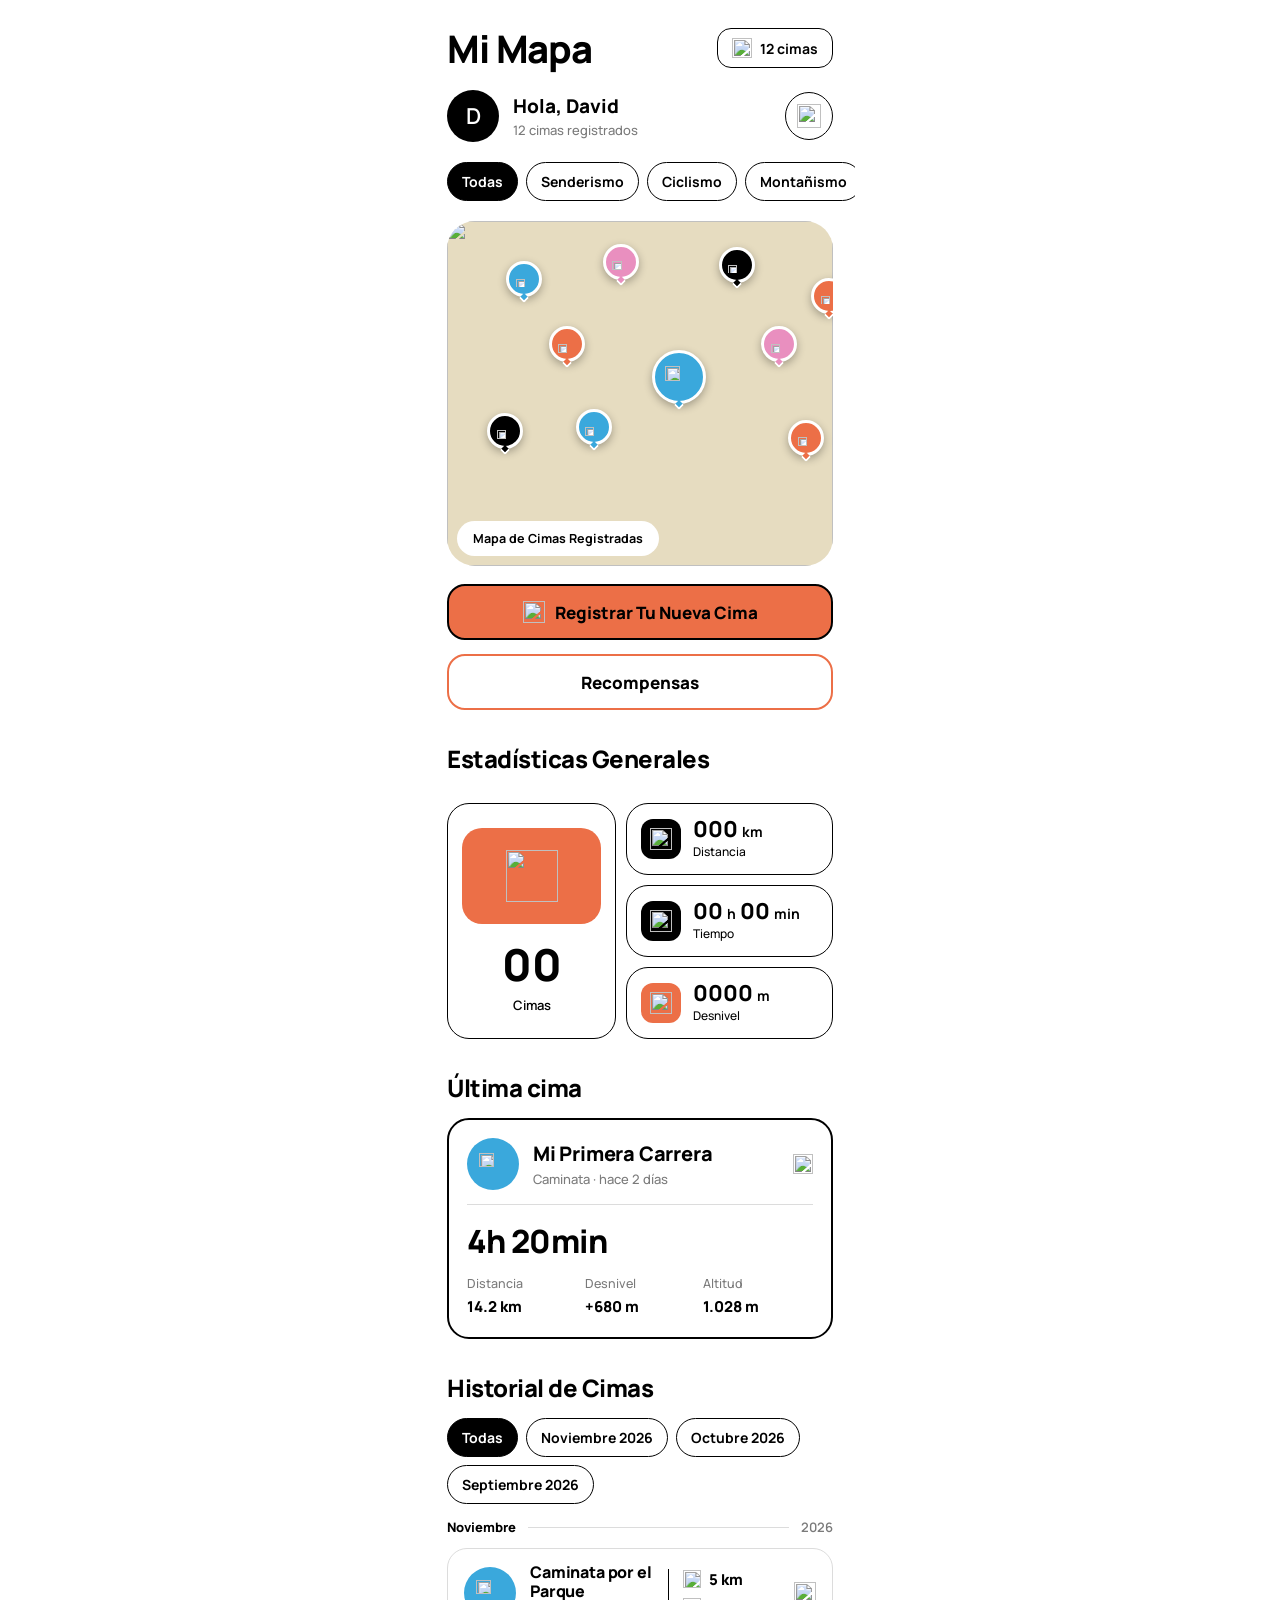
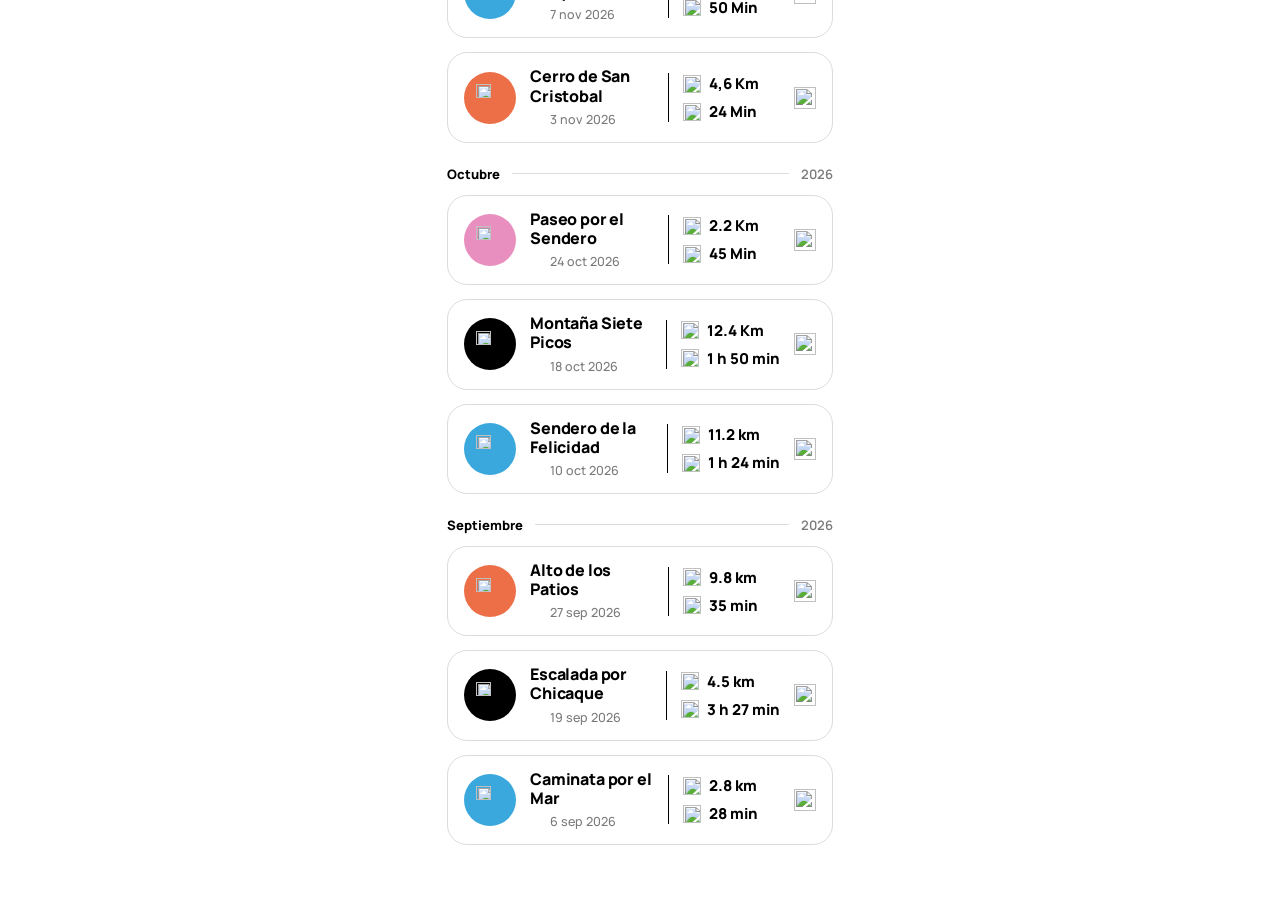
==== inicio.html @ 8a81df85 "Add files via upload" ====
<!DOCTYPE html>
<html lang="es">
<head>
  <meta charset="UTF-8" />
  <meta name="viewport" content="width=device-width, initial-scale=1, viewport-fit=cover" />
  <title>Inicio | Topara</title>

  <link rel="preconnect" href="https://fonts.googleapis.com" />
  <link rel="preconnect" href="https://fonts.gstatic.com" crossorigin />
  <link href="https://fonts.googleapis.com/css2?family=Manrope:wght@400;500;600;700;800&display=swap" rel="stylesheet" />

  <link rel="stylesheet" href="inicio.css" />
</head>
<body>
  <main class="screen">

    <!-- Encabezado -->
    <header class="top">
      <h1 class="top__title">Mi Mapa</h1>
      <div class="pill">
        <img src="assets/icons/mountain-black.svg" alt="" width="20" height="20" />
        <span id="pill-count">12 cimas</span>
      </div>
    </header>

    <!-- Saludo -->
    <section class="greeting">
      <div class="avatar" aria-hidden="true">D</div>
      <div class="greeting__text">
        <p class="greeting__name">Hola, David</p>
        <p class="greeting__sub" id="greeting-count">12 cimas registrados</p>
      </div>
      <button type="button" class="bell" id="btn-notificaciones" aria-label="Notificaciones">
        <img src="assets/icons/bell-black.svg" alt="" width="24" height="24" />
      </button>
    </section>

    <!-- Filtros -->
    <nav class="chips" id="chips" aria-label="Filtrar por actividad">
      <button type="button" class="chip is-active" data-filter="todas">Todas</button>
      <button type="button" class="chip" data-filter="senderismo">Senderismo</button>
      <button type="button" class="chip" data-filter="ciclismo">Ciclismo</button>
      <button type="button" class="chip" data-filter="montanismo">Montañismo</button>
      <button type="button" class="chip" data-filter="escalada">Escalada</button>
    </nav>

    <!-- Mapa -->
    <section class="map" aria-label="Mapa de cimas registradas">
      <img class="map__img" src="assets/mapa-cimas.png" alt="" />
      <div class="map__markers" id="markers"></div>
      <span class="map__label">Mapa de Cimas Registradas</span>
    </section>

    <!-- Acciones -->
    <button type="button" class="btn btn--primary" id="btn-registrar">
      <img src="assets/icons/plus-black.svg" alt="" width="22" height="22" />
      <span>Registrar Tu Nueva Cima</span>
    </button>
    <button type="button" class="btn btn--outline" id="btn-recompensas">Recompensas</button>

    <!-- Estadísticas -->
    <h2 class="section-title">Estadísticas Generales</h2>
    <section class="stats" id="stats" aria-label="Resumen">
      <article class="card stat-main">
        <div class="stat-main__icon">
          <img src="assets/icons/mountain-white.svg" alt="" width="52" height="52" />
        </div>
        <p class="stat-main__value" id="stat-cimas">12</p>
        <p class="stat-main__label">Cimas</p>
      </article>

      <article class="card stat">
        <span class="stat__icon stat__icon--black"><img src="assets/icons/pin-white.svg" alt="" width="22" height="22" /></span>
        <div>
          <p class="stat__value"><strong id="stat-distancia">148</strong><small>km</small></p>
          <p class="stat__label">Distancia</p>
        </div>
      </article>

      <article class="card stat">
        <span class="stat__icon stat__icon--black"><img src="assets/icons/clock-white.svg" alt="" width="22" height="22" /></span>
        <div>
          <p class="stat__value"><strong id="stat-horas">36</strong><small>h</small><strong id="stat-minutos">21</strong><small>min</small></p>
          <p class="stat__label">Tiempo</p>
        </div>
      </article>

      <article class="card stat">
        <span class="stat__icon stat__icon--orange"><img src="assets/icons/trend-white.svg" alt="" width="22" height="22" /></span>
        <div>
          <p class="stat__value"><strong id="stat-desnivel">8.450</strong><small>m</small></p>
          <p class="stat__label">Desnivel</p>
        </div>
      </article>
    </section>

    <!-- Última cima -->
    <h2 class="section-title">Última cima</h2>
    <article class="card last" id="ultima-cima" tabindex="0" role="button" aria-label="Ver detalle de la última cima">
      <div class="last__head">
        <span class="badge badge--senderismo"><img src="assets/icons/footprints-white.svg" alt="" width="26" height="26" /></span>
        <div class="last__info">
          <h3 class="last__name">Mi Primera Carrera</h3>
          <p class="last__meta">Caminata · hace 2 días</p>
        </div>
        <img class="last__arrow" src="assets/icons/arrow-up-right-black.svg" alt="" width="20" height="20" />
      </div>
      <p class="last__time">4h 20min</p>
      <dl class="last__grid">
        <div><dt>Distancia</dt><dd>14.2 km</dd></div>
        <div><dt>Desnivel</dt><dd>+680 m</dd></div>
        <div><dt>Altitud</dt><dd>1.028 m</dd></div>
      </dl>
    </article>

    <!-- Historial -->
    <h2 class="section-title">Historial de Cimas</h2>
    <nav class="month-tabs" id="meses" aria-label="Filtrar historial por mes"></nav>
    <div id="historial"></div>

  </main>

  <script src="inicio.js"></script>
</body>
</html>
---- inicio.css ----
:root {
  --bg: #fff;
  --text: #000;
  --muted: #7a7a7a;
  --line: #dcdcdc;
  --orange: #ec6f47;
  --blue: #3aa8dc;
  --pink: #e98fbf;
  --black: #000;
  --radius-card: 22px;
  --font: "Manrope", system-ui, -apple-system, "Segoe UI", Roboto, sans-serif;
}

*, *::before, *::after { box-sizing: border-box; }
html, body { margin: 0; }
body {
  font-family: var(--font);
  background: var(--bg);
  color: var(--text);
  -webkit-font-smoothing: antialiased;
}
p, h1, h2, h3, dl, dd { margin: 0; }
button { font-family: inherit; color: inherit; }
img { display: block; }

/* Pantalla scrolleable */
.screen {
  max-width: 430px;
  margin: 0 auto;
  padding: 28px 22px calc(40px + env(safe-area-inset-bottom, 0px));
  animation: entrada .4s ease-out;
  transition: opacity .3s ease, transform .3s ease;
}
.screen.salir { opacity: 0; transform: translateY(10px); }

@keyframes entrada {
  from { opacity: 0; transform: translateY(16px); }
  to   { opacity: 1; transform: translateY(0); }
}

/* ---------- Encabezado ---------- */
.top { display: flex; align-items: center; justify-content: space-between; }
.top__title { font-size: 38px; font-weight: 800; letter-spacing: -0.03em; line-height: 1; }

.pill {
  display: flex; align-items: center; gap: 8px;
  padding: 9px 14px;
  border: 1.5px solid var(--text);
  border-radius: 14px;
  font-size: 14px; font-weight: 700;
}

.greeting { display: flex; align-items: center; gap: 14px; margin-top: 22px; }
.avatar {
  width: 52px; height: 52px; flex: none;
  display: grid; place-items: center;
  background: var(--black); color: #fff;
  border-radius: 50%;
  font-size: 22px; font-weight: 600;
}
.greeting__text { flex: 1; min-width: 0; }
.greeting__name { font-size: 19px; font-weight: 800; }
.greeting__sub { margin-top: 2px; font-size: 13px; color: var(--muted); font-weight: 500; }
.bell {
  width: 48px; height: 48px; flex: none;
  display: grid; place-items: center;
  background: #fff; border: 1.5px solid var(--text); border-radius: 50%;
  cursor: pointer;
}

/* ---------- Filtros (scroll horizontal) ---------- */
.chips {
  display: flex; gap: 8px;
  margin: 20px -22px 0; padding: 0 22px 2px;
  overflow-x: auto;
  scrollbar-width: none;
}
.chips::-webkit-scrollbar { display: none; }
.chip {
  flex: none;
  padding: 9px 14px;
  background: #fff;
  border: 1.5px solid var(--text);
  border-radius: 999px;
  font-size: 14px; font-weight: 700;
  cursor: pointer;
  transition: background-color .15s, color .15s;
}
.chip.is-active { background: var(--text); color: #fff; }
.chip:focus-visible { outline: 2px solid var(--orange); outline-offset: 2px; }

.month-tabs { display: flex; flex-wrap: wrap; gap: 8px; margin: 0 0 14px; }

/* ---------- Mapa ---------- */
.map {
  position: relative;
  height: 345px;
  margin-top: 18px;
  overflow: hidden;
  border-radius: 28px;
  background: #e6dcc0;
}
.map__img { width: 100%; height: 100%; object-fit: cover; }
.map__markers { position: absolute; inset: 0; }
.map__label {
  position: absolute; left: 10px; bottom: 10px;
  padding: 9px 16px;
  background: #fff; border-radius: 999px;
  font-size: 12.5px; font-weight: 700;
}

.marker {
  position: absolute;
  width: var(--s, 36px); height: var(--s, 36px);
  transform: translate(-50%, -100%);
  display: grid; place-items: center;
  border: 3px solid #fff; border-radius: 50%;
  box-shadow: 0 3px 8px rgba(0, 0, 0, .3);
  cursor: pointer;
  transition: opacity .2s, transform .2s;
}
.marker::after { /* punta del pin */
  content: ""; position: absolute; left: 50%; bottom: -9px;
  width: 10px; height: 10px; background: inherit;
  border-right: 3px solid #fff; border-bottom: 3px solid #fff;
  border-radius: 0 0 3px 0;
  transform: translateX(-50%) rotate(45deg) scale(.7);
  z-index: -1;
}
.marker img { width: 55%; height: 55%; }
.marker.is-hidden { opacity: 0; pointer-events: none; transform: translate(-50%, -100%) scale(.6); }

/* Colores por tipo de actividad */
.bg-senderismo { background: var(--blue); }
.bg-ciclismo   { background: var(--orange); }
.bg-montanismo { background: var(--pink); }
.bg-escalada   { background: var(--black); }

/* ---------- Botones ---------- */
.btn {
  display: flex; align-items: center; justify-content: center; gap: 10px;
  width: 100%; height: 56px;
  margin-top: 18px;
  border-radius: 18px;
  font-size: 17px; font-weight: 800;
  cursor: pointer;
  transition: transform .05s;
}
.btn:active { transform: scale(.99); }
.btn:focus-visible { outline: 2px solid var(--text); outline-offset: 2px; }
.btn--primary { background: var(--orange); border: 2px solid var(--text); }
.btn--outline { margin-top: 14px; background: #fff; border: 2px solid var(--orange); }

/* ---------- Estadísticas ---------- */
.card { background: #fff; border: 1.5px solid var(--text); border-radius: var(--radius-card); }

.stats {
  display: grid;
  grid-template-columns: 0.82fr 1fr;
  grid-template-rows: repeat(3, auto);
  gap: 10px;
  margin-top: 28px;
}
.stat-main {
  grid-row: 1 / 4;
  display: flex; flex-direction: column; align-items: center; justify-content: center;
  padding: 18px 14px;
}
.stat-main__icon {
  width: 100%; aspect-ratio: 1.45;
  display: grid; place-items: center;
  background: var(--orange); border-radius: 20px;
}
.stat-main__value { margin-top: 18px; font-size: 44px; font-weight: 800; line-height: 1; }
.stat-main__label { margin-top: 10px; font-size: 13px; font-weight: 600; }

.stat { display: flex; align-items: center; gap: 12px; padding: 14px 14px; }
.stat__icon { width: 40px; height: 40px; flex: none; display: grid; place-items: center; border-radius: 12px; }
.stat__icon--black { background: var(--black); }
.stat__icon--orange { background: var(--orange); }
.stat__value { display: flex; align-items: baseline; gap: 4px; white-space: nowrap; }
.stat__value strong { font-size: 22px; font-weight: 800; letter-spacing: -0.01em; }
.stat__value small { font-size: 14px; font-weight: 700; }

.odo { display: inline-flex; align-items: center; }
.odo__wheel { height: 1em; overflow: hidden; }
.odo__list { display: flex; flex-direction: column; will-change: transform; }
.odo__digit, .odo__sep { line-height: 1; }
.stat__label { margin-top: 2px; font-size: 12px; font-weight: 500; }

/* ---------- Títulos de sección ---------- */
.section-title { margin: 32px 0 14px; font-size: 24px; font-weight: 800; letter-spacing: -0.02em; }

/* ---------- Última cima ---------- */
.last { padding: 18px 18px 20px; border-width: 2px; cursor: pointer; }
.last:focus-visible { outline: 2px solid var(--orange); outline-offset: 3px; }
.last__head { display: flex; align-items: center; gap: 14px; padding-bottom: 14px; border-bottom: 1px solid var(--line); }
.badge { width: 52px; height: 52px; flex: none; display: grid; place-items: center; border-radius: 50%; }
.badge img { width: 52%; height: 52%; }
.badge--senderismo { background: var(--blue); }
.last__info { flex: 1; min-width: 0; }
.last__name { font-size: 20px; font-weight: 800; letter-spacing: -0.01em; }
.last__meta { margin-top: 3px; font-size: 13px; color: var(--muted); font-weight: 500; }
.last__time { margin-top: 14px; font-size: 32px; font-weight: 800; letter-spacing: -0.02em; }
.last__grid { display: grid; grid-template-columns: repeat(3, 1fr); gap: 8px; margin-top: 12px; }
.last__grid dt { font-size: 12.5px; color: var(--muted); font-weight: 500; }
.last__grid dd { margin-top: 4px; font-size: 15px; font-weight: 800; }

/* ---------- Historial ---------- */
.month { display: flex; align-items: center; gap: 12px; margin: 22px 0 12px; font-size: 13px; }
.month:first-child { margin-top: 4px; }
.month__name { font-weight: 800; }
.month__line { flex: 1; height: 1px; background: var(--line); }
.month__year { color: var(--muted); font-weight: 600; }

.item {
  display: flex; align-items: center; gap: 14px;
  width: 100%;
  margin-bottom: 14px; padding: 14px 16px 14px 16px;
  text-align: left;
  background: #fff;
  border: 1px solid var(--line);
  border-radius: 20px;
  cursor: pointer;
  transition: border-color .15s, box-shadow .15s;
}
.item:hover { border-color: var(--text); }
.item:focus-visible { outline: 2px solid var(--orange); outline-offset: 2px; }
.item .badge { width: 52px; height: 52px; }
.item__main { flex: 1; min-width: 0; }
.item__name { font-size: 16px; font-weight: 800; line-height: 1.2; letter-spacing: -0.01em; }
.item__date { display: flex; align-items: center; gap: 6px; margin-top: 5px; font-size: 12.5px; color: var(--muted); font-weight: 500; }
.item__data {
  display: flex; flex-direction: column; gap: 7px;
  padding-left: 14px; border-left: 1.5px solid var(--text);
  min-width: 112px;
}
.item__row { display: flex; align-items: center; gap: 8px; font-size: 15px; font-weight: 800; white-space: nowrap; }
.item__chev { flex: none; }

.empty { padding: 28px 0; text-align: center; color: var(--muted); font-size: 14px; }

@media (max-width: 360px) {
  .item__data { min-width: 98px; }
  .item__row { font-size: 14px; }
}
@media (prefers-reduced-motion: reduce) {
  * { transition: none !important; }
  .screen { animation: none; }
}
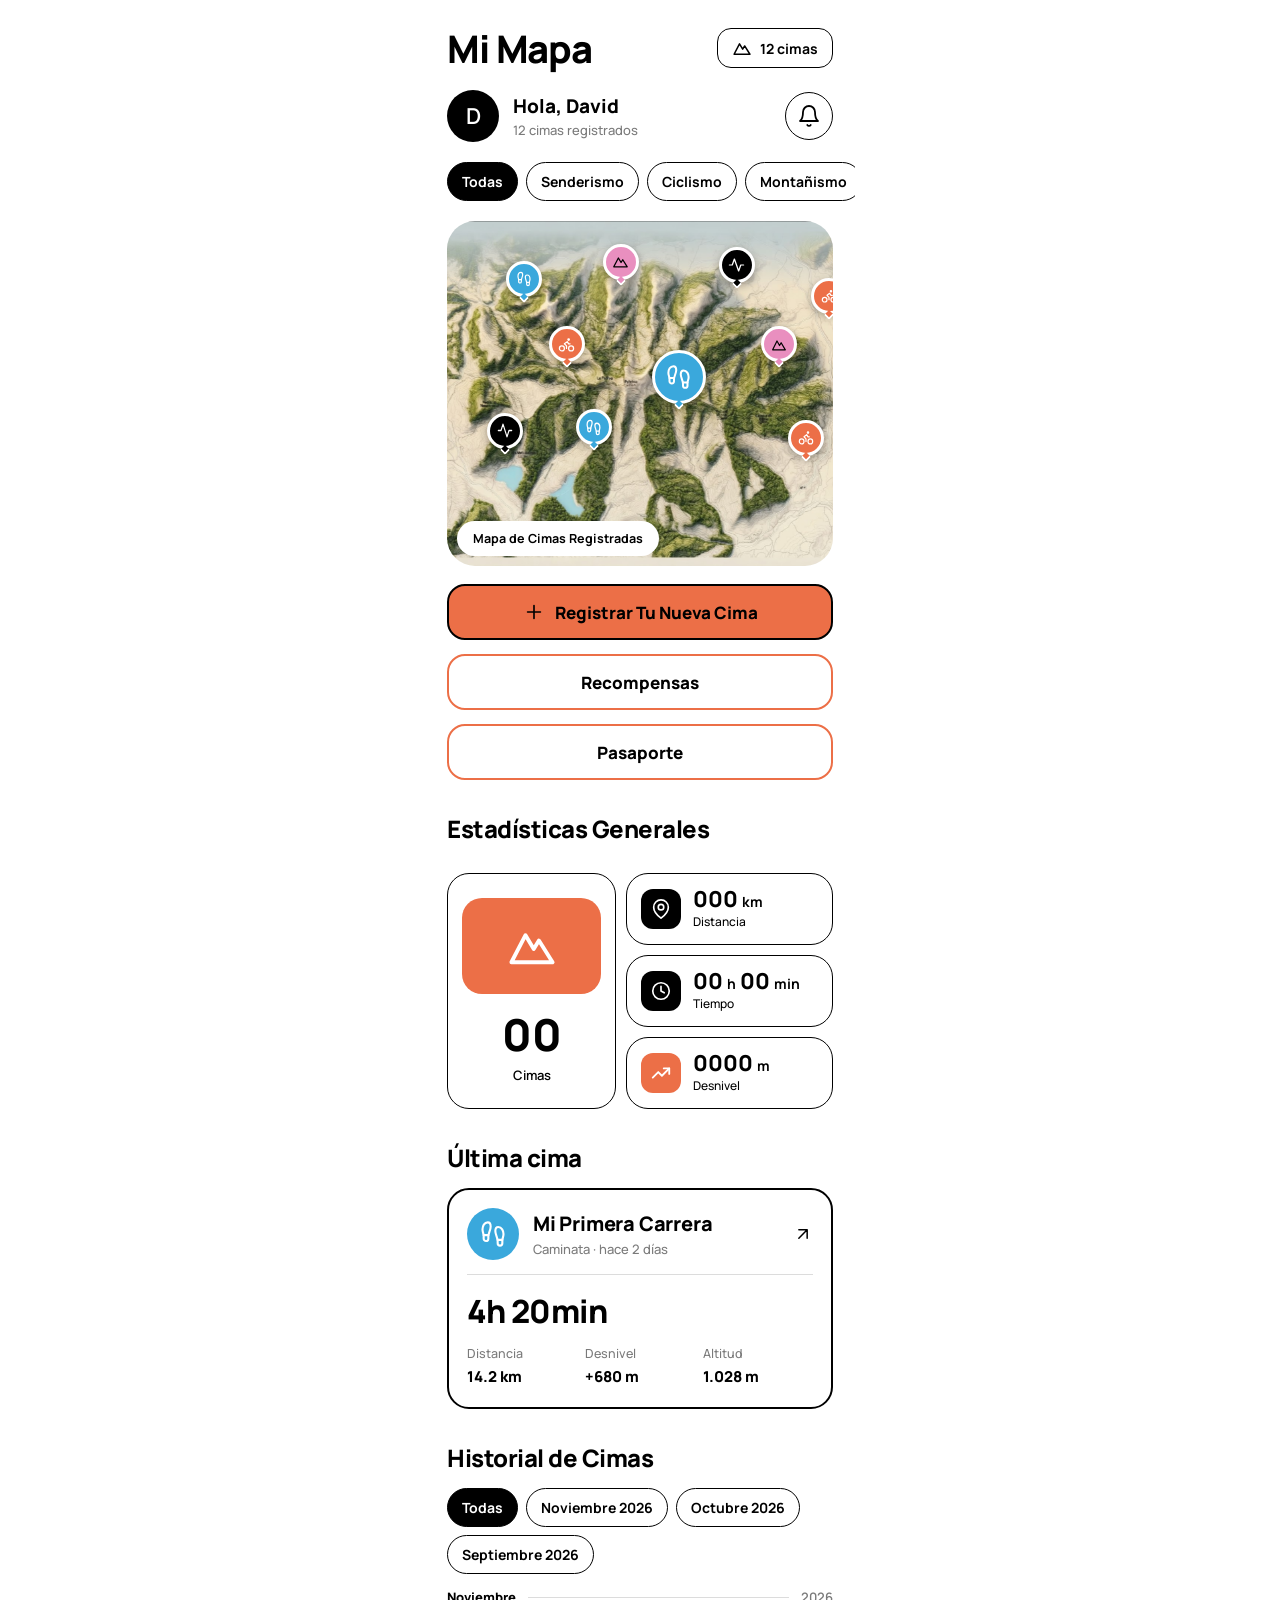
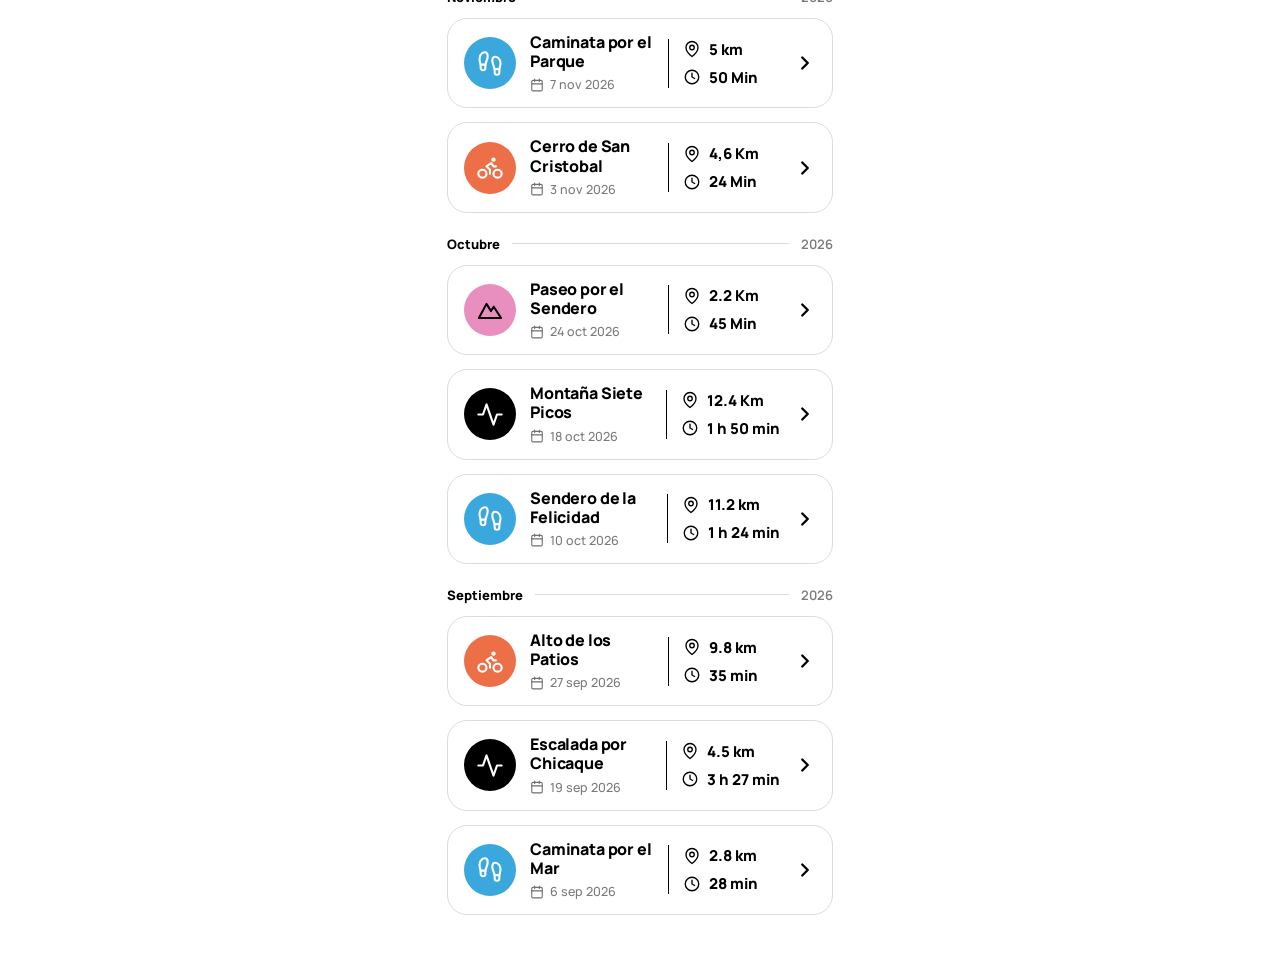
==== commit 38fe6a8a: "Nueva pantalla" ====
--- a/inicio.html
+++ b/inicio.html
@@ -57,6 +57,7 @@
       <span>Registrar Tu Nueva Cima</span>
     </button>
     <button type="button" class="btn btn--outline" id="btn-recompensas">Recompensas</button>
+    <button type="button" class="btn btn--outline" id="btn-pasaporte">Pasaporte</button>
 
     <!-- Estadísticas -->
     <h2 class="section-title">Estadísticas Generales</h2>
